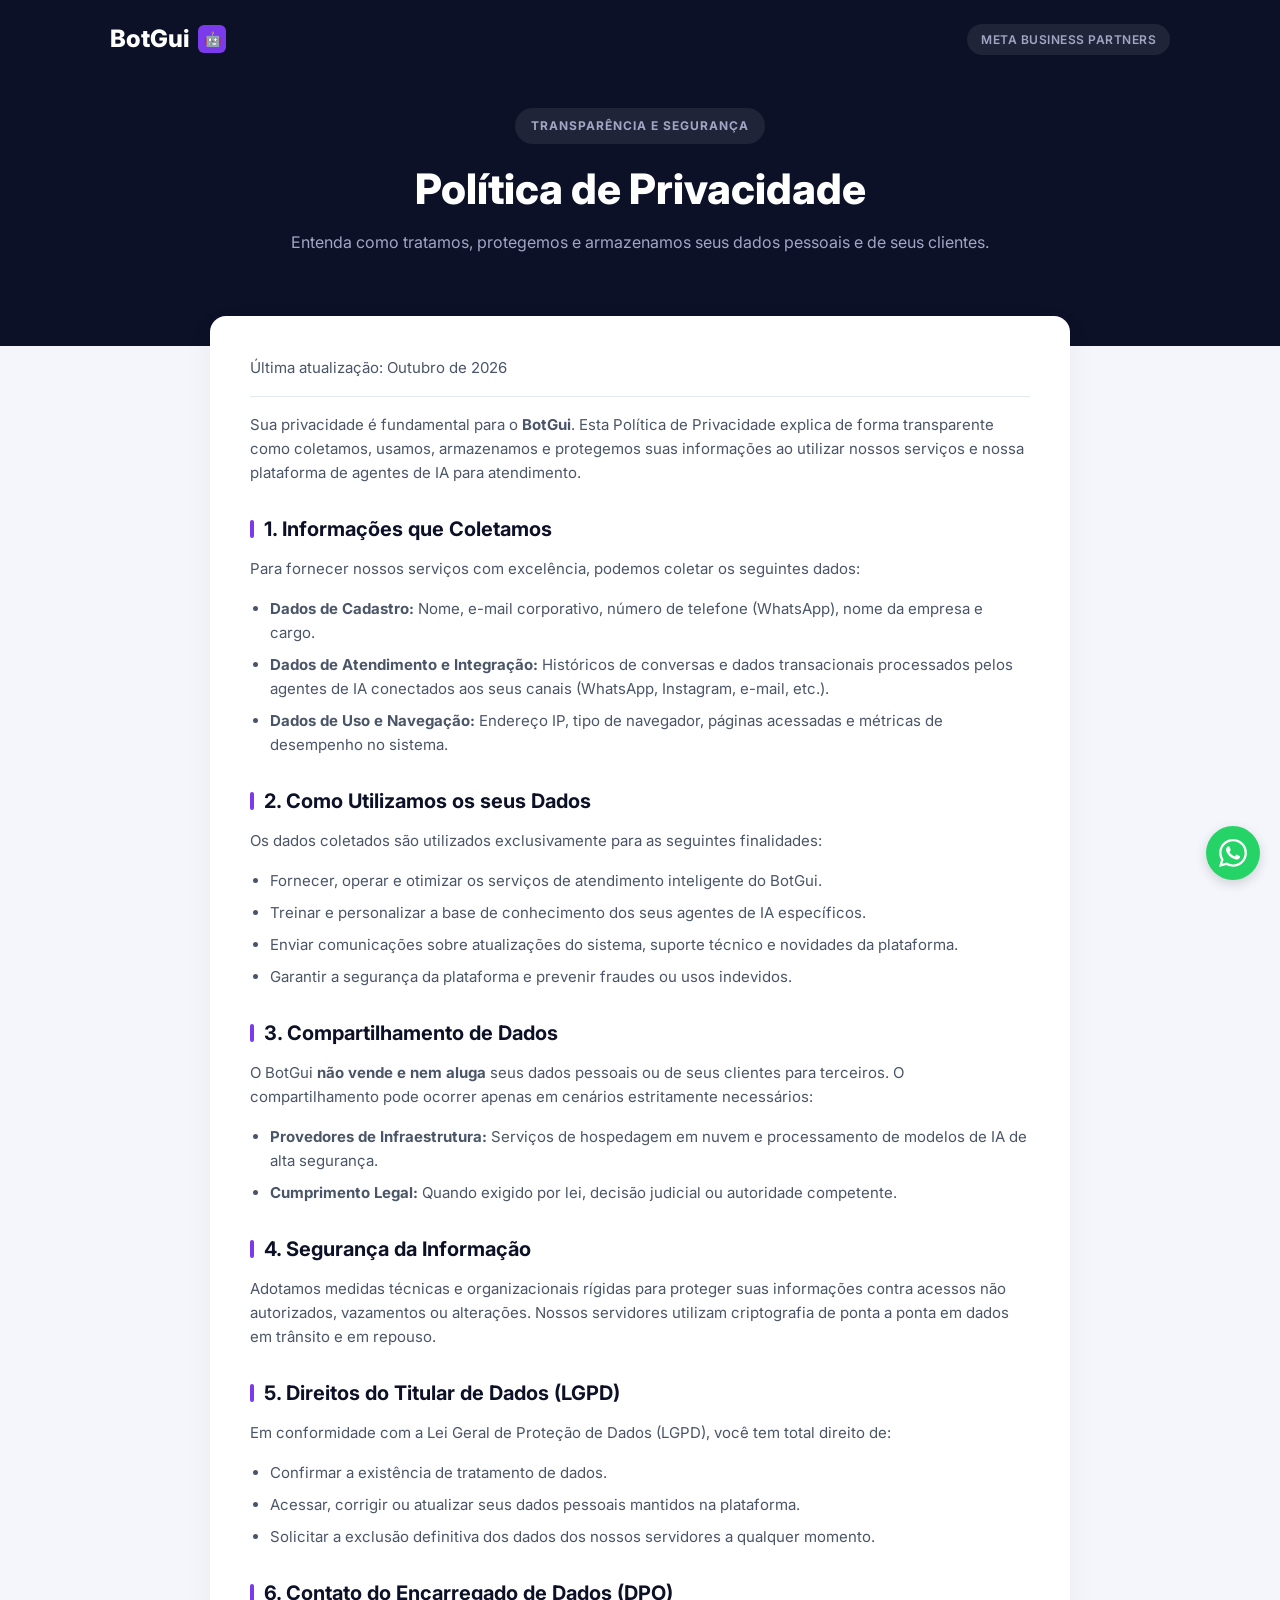
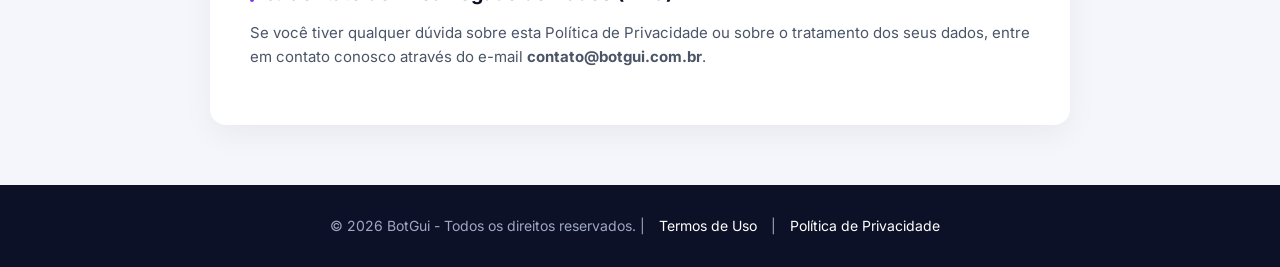
==== politica-privacidade/index.html @ b1ed14a2 "Atualizando estruturas das pastas" ====
<!DOCTYPE html>
<html lang="pt-BR">
<head>
    <meta charset="UTF-8">
    <meta name="viewport" content="width=device-width, initial-scale=1.0">
    <title>Política de Privacidade - BotGui</title>
    <link rel="preconnect" href="https://fonts.googleapis.com">
    <link rel="preconnect" href="https://fonts.gstatic.com" crossorigin>
    <link href="https://fonts.googleapis.com/css2?family=Inter:wght@400;500;600;700;800&display=swap" rel="stylesheet">
    <link rel="icon" type="image/png" href="icons/favicon.png" sizes="32x32">


    <style>
        :root {
            --bg-dark: #0d1127;
            --bg-card-dark: #161b38;
            --bg-light: #f4f6fb;
            --text-white: #ffffff;
            --text-muted-dark: #a0a7c4;
            --text-heading-light: #0d1127;
            --text-body-light: #4a5568;
            --accent-green: #10b981;
            --accent-green-hover: #059669;
            --accent-purple: #7c3aed;
            --badge-bg: rgba(255, 255, 255, 0.08);
            --border-color: #e2e8f0;
            --font-family: 'Inter', sans-serif;
        }

        * {
            box-sizing: border-box;
            margin: 0;
            padding: 0;
        }

        body {
            font-family: var(--font-family);
            background-color: var(--bg-light);
            color: var(--text-body-light);
            line-height: 1.6;
        }

        /* Header / Hero Section */
        header {
            background-color: var(--bg-dark);
            color: var(--text-white);
            padding: 20px 0 60px 0;
            position: relative;
        }

        .nav-bar {
            max-width: 1100px;
            margin: 0 auto;
            padding: 0 20px;
            display: flex;
            justify-content: space-between;
            align-items: center;
            margin-bottom: 50px;
        }

        .logo {
            font-size: 24px;
            font-weight: 800;
            color: var(--text-white);
            display: flex;
            align-items: center;
            gap: 8px;
            text-decoration: none;
        }

        .logo-icon {
            background: var(--accent-purple);
            width: 28px;
            height: 28px;
            border-radius: 6px;
            display: inline-flex;
            align-items: center;
            justify-content: center;
            font-size: 14px;
        }

        .partner-tag {
            font-size: 12px;
            font-weight: 600;
            color: var(--text-muted-dark);
            background: var(--badge-bg);
            padding: 6px 14px;
            border-radius: 20px;
            letter-spacing: 0.5px;
            text-transform: uppercase;
        }

        .hero-content {
            max-width: 800px;
            margin: 0 auto;
            text-align: center;
            padding: 0 20px;
        }

        .badge {
            display: inline-block;
            background: var(--badge-bg);
            color: var(--text-muted-dark);
            font-size: 12px;
            font-weight: 700;
            text-transform: uppercase;
            letter-spacing: 1px;
            padding: 8px 16px;
            border-radius: 20px;
            margin-bottom: 20px;
        }

        .hero-title {
            font-size: 42px;
            font-weight: 800;
            line-height: 1.2;
            margin-bottom: 16px;
        }

        .hero-subtitle {
            color: var(--text-muted-dark);
            font-size: 16px;
            margin-bottom: 30px;
        }

        /* Container Principal */
        .content-container {
            max-width: 900px;
            margin: -30px auto 60px auto;
            padding: 0 20px;
            position: relative;
            z-index: 10;
        }

        .legal-card {
            background: #ffffff;
            border-radius: 16px;
            padding: 40px;
            box-shadow: 0 10px 30px rgba(0, 0, 0, 0.05);
        }

        .legal-card h2 {
            color: var(--text-heading-light);
            font-size: 20px;
            font-weight: 700;
            margin-top: 28px;
            margin-bottom: 12px;
            display: flex;
            align-items: center;
            gap: 10px;
        }

        .legal-card h2::before {
            content: '';
            display: inline-block;
            width: 4px;
            height: 18px;
            background-color: var(--accent-purple);
            border-radius: 2px;
        }

        .legal-card p {
            margin-bottom: 16px;
            font-size: 15px;
            color: var(--text-body-light);
        }

        .legal-card ul {
            margin-bottom: 16px;
            padding-left: 20px;
        }

        .legal-card li {
            margin-bottom: 8px;
            font-size: 15px;
        }

        .last-updated {
            font-size: 13px;
            color: #718096;
            margin-bottom: 24px;
            border-bottom: 1px solid var(--border-color);
            padding-bottom: 16px;
        }

        /* Botão do WhatsApp flutuante */
        .whatsapp-float {
            position: fixed;
            bottom: 20px;
            right: 20px;
            background-color: #25d366;
            color: white;
            width: 54px;
            height: 54px;
            border-radius: 50%;
            display: flex;
            align-items: center;
            justify-content: center;
            box-shadow: 0 4px 12px rgba(0, 0, 0, 0.15);
            text-decoration: none;
            z-index: 100;
            transition: transform 0.2s;
        }

        .whatsapp-float:hover {
            transform: scale(1.08);
        }

        /* Footer */
        footer {
            background-color: var(--bg-dark);
            color: var(--text-muted-dark);
            text-align: center;
            padding: 30px 20px;
            font-size: 14px;
        }

        footer a {
            color: var(--text-white);
            text-decoration: none;
            margin: 0 10px;
        }

        footer a:hover {
            color: var(--accent-green);
        }

        @media (max-width: 768px) {
            .hero-title {
                font-size: 30px;
            }
            .legal-card {
                padding: 24px;
            }
        }
    </style>
</head>
<body>

    <header>
        <div class="nav-bar">
            <a href="/" class="logo">
                BotGui <span class="logo-icon">🤖</span>
            </a>
            <span class="partner-tag">Meta Business Partners</span>
        </div>

        <div class="hero-content">
            <span class="badge">Transparência e Segurança</span>
            <h1 class="hero-title">Política de Privacidade</h1>
            <p class="hero-subtitle">Entenda como tratamos, protegemos e armazenamos seus dados pessoais e de seus clientes.</p>
        </div>
    </header>

    <div class="content-container">
        <div class="legal-card">
            <p class="last-updated">Última atualização: Outubro de 2026</p>

            <p>Sua privacidade é fundamental para o <strong>BotGui</strong>. Esta Política de Privacidade explica de forma transparente como coletamos, usamos, armazenamos e protegemos suas informações ao utilizar nossos serviços e nossa plataforma de agentes de IA para atendimento.</p>

            <h2>1. Informações que Coletamos</h2>
            <p>Para fornecer nossos serviços com excelência, podemos coletar os seguintes dados:</p>
            <ul>
                <li><strong>Dados de Cadastro:</strong> Nome, e-mail corporativo, número de telefone (WhatsApp), nome da empresa e cargo.</li>
                <li><strong>Dados de Atendimento e Integração:</strong> Históricos de conversas e dados transacionais processados pelos agentes de IA conectados aos seus canais (WhatsApp, Instagram, e-mail, etc.).</li>
                <li><strong>Dados de Uso e Navegação:</strong> Endereço IP, tipo de navegador, páginas acessadas e métricas de desempenho no sistema.</li>
            </ul>

            <h2>2. Como Utilizamos os seus Dados</h2>
            <p>Os dados coletados são utilizados exclusivamente para as seguintes finalidades:</p>
            <ul>
                <li>Fornecer, operar e otimizar os serviços de atendimento inteligente do BotGui.</li>
                <li>Treinar e personalizar a base de conhecimento dos seus agentes de IA específicos.</li>
                <li>Enviar comunicações sobre atualizações do sistema, suporte técnico e novidades da plataforma.</li>
                <li>Garantir a segurança da plataforma e prevenir fraudes ou usos indevidos.</li>
            </ul>

            <h2>3. Compartilhamento de Dados</h2>
            <p>O BotGui <strong>não vende e nem aluga</strong> seus dados pessoais ou de seus clientes para terceiros. O compartilhamento pode ocorrer apenas em cenários estritamente necessários:</p>
            <ul>
                <li><strong>Provedores de Infraestrutura:</strong> Serviços de hospedagem em nuvem e processamento de modelos de IA de alta segurança.</li>
                <li><strong>Cumprimento Legal:</strong> Quando exigido por lei, decisão judicial ou autoridade competente.</li>
            </ul>

            <h2>4. Segurança da Informação</h2>
            <p>Adotamos medidas técnicas e organizacionais rígidas para proteger suas informações contra acessos não autorizados, vazamentos ou alterações. Nossos servidores utilizam criptografia de ponta a ponta em dados em trânsito e em repouso.</p>

            <h2>5. Direitos do Titular de Dados (LGPD)</h2>
            <p>Em conformidade com a Lei Geral de Proteção de Dados (LGPD), você tem total direito de:</p>
            <ul>
                <li>Confirmar a existência de tratamento de dados.</li>
                <li>Acessar, corrigir ou atualizar seus dados pessoais mantidos na plataforma.</li>
                <li>Solicitar a exclusão definitiva dos dados dos nossos servidores a qualquer momento.</li>
            </ul>

            <h2>6. Contato do Encarregado de Dados (DPO)</h2>
            <p>Se você tiver qualquer dúvida sobre esta Política de Privacidade ou sobre o tratamento dos seus dados, entre em contato conosco através do e-mail <strong>contato@botgui.com.br</strong>.</p>
        </div>
    </div>

    <!-- Botão do WhatsApp -->
    <a href="https://wa.me/" class="whatsapp-float" target="_blank" title="Fale conosco no WhatsApp">
        <svg width="28" height="28" fill="currentColor" viewBox="0 0 24 24">
            <path d="M.057 24l1.687-6.163c-1.041-1.804-1.588-3.849-1.587-5.946.003-6.556 5.338-11.891 11.893-11.891 3.181.001 6.167 1.24 8.413 3.488 2.245 2.248 3.481 5.236 3.48 8.414-.003 6.557-5.338 11.892-11.893 11.892-1.99 0-3.951-.5-5.688-1.448l-6.305 1.654zm6.597-3.807c1.676.995 3.276 1.591 5.392 1.592 5.448 0 9.886-4.434 9.889-9.885.002-5.462-4.415-9.89-9.881-9.892-5.452 0-9.887 4.434-9.889 9.884-.001 2.225.651 3.891 1.746 5.634l-.999 3.648 3.742-.981zm11.387-5.464c-.074-.124-.272-.198-.57-.347-.297-.149-1.758-.868-2.031-.967-.272-.099-.47-.149-.669.149-.198.297-.768.967-.941 1.165-.173.198-.347.223-.644.074-.297-.149-1.255-.462-2.39-1.475-.883-.788-1.48-1.761-1.653-2.059-.173-.297-.018-.458.13-.606.134-.133.297-.347.446-.521.151-.172.2-.296.3-.495.099-.198.05-.372-.025-.521-.075-.148-.669-1.611-.916-2.206-.242-.579-.487-.501-.669-.51l-.57-.01c-.198 0-.52.074-.792.372s-1.04 1.016-1.04 2.479 1.065 2.876 1.213 3.074c.149.198 2.095 3.2 5.076 4.487.709.306 1.263.489 1.694.626.712.226 1.36.194 1.872.118.571-.085 1.758-.719 2.006-1.413.248-.695.248-1.29.173-1.414z"/>
        </svg>
    </a>

    <footer>
        <p>&copy; 2026 BotGui - Todos os direitos reservados. | <a href="termos.html">Termos de Uso</a> | <a href="politica.html">Política de Privacidade</a></p>
    </footer>

</body>
</html>
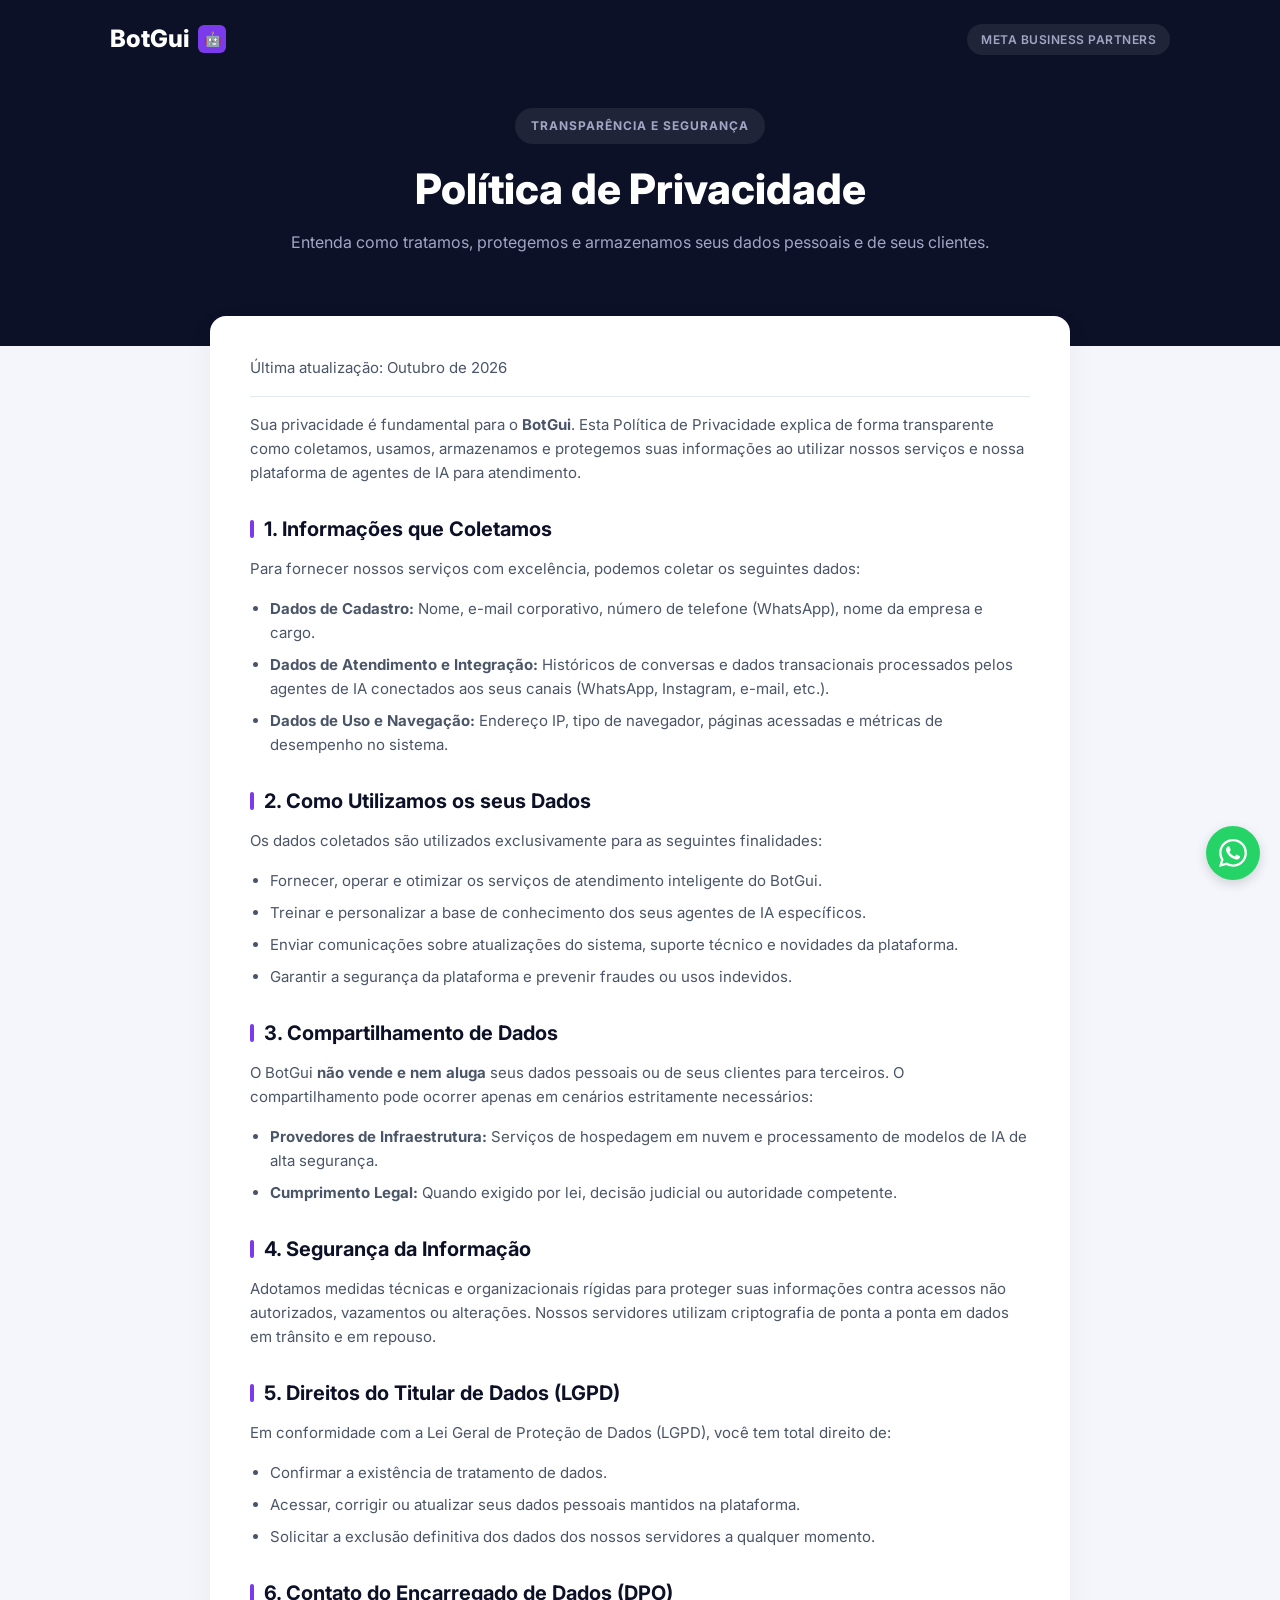
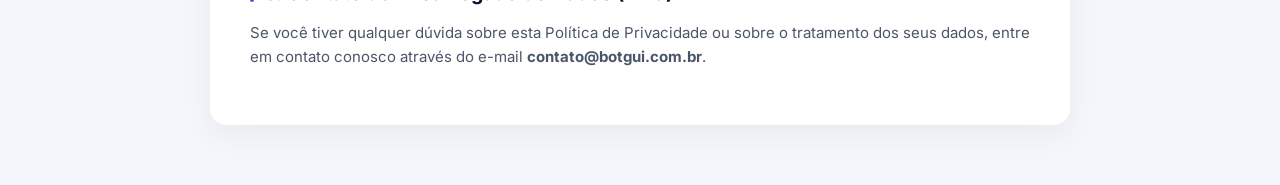
==== commit b92c87e1: "Atualizações do footer da página politicas de privacidade" ====
--- a/politica-privacidade/index.html
+++ b/politica-privacidade/index.html
@@ -304,10 +304,5 @@
             <path d="M.057 24l1.687-6.163c-1.041-1.804-1.588-3.849-1.587-5.946.003-6.556 5.338-11.891 11.893-11.891 3.181.001 6.167 1.24 8.413 3.488 2.245 2.248 3.481 5.236 3.48 8.414-.003 6.557-5.338 11.892-11.893 11.892-1.99 0-3.951-.5-5.688-1.448l-6.305 1.654zm6.597-3.807c1.676.995 3.276 1.591 5.392 1.592 5.448 0 9.886-4.434 9.889-9.885.002-5.462-4.415-9.89-9.881-9.892-5.452 0-9.887 4.434-9.889 9.884-.001 2.225.651 3.891 1.746 5.634l-.999 3.648 3.742-.981zm11.387-5.464c-.074-.124-.272-.198-.57-.347-.297-.149-1.758-.868-2.031-.967-.272-.099-.47-.149-.669.149-.198.297-.768.967-.941 1.165-.173.198-.347.223-.644.074-.297-.149-1.255-.462-2.39-1.475-.883-.788-1.48-1.761-1.653-2.059-.173-.297-.018-.458.13-.606.134-.133.297-.347.446-.521.151-.172.2-.296.3-.495.099-.198.05-.372-.025-.521-.075-.148-.669-1.611-.916-2.206-.242-.579-.487-.501-.669-.51l-.57-.01c-.198 0-.52.074-.792.372s-1.04 1.016-1.04 2.479 1.065 2.876 1.213 3.074c.149.198 2.095 3.2 5.076 4.487.709.306 1.263.489 1.694.626.712.226 1.36.194 1.872.118.571-.085 1.758-.719 2.006-1.413.248-.695.248-1.29.173-1.414z"/>
         </svg>
     </a>
-
-    <footer>
-        <p>&copy; 2026 BotGui - Todos os direitos reservados. | <a href="termos.html">Termos de Uso</a> | <a href="politica.html">Política de Privacidade</a></p>
-    </footer>
-
 </body>
 </html>
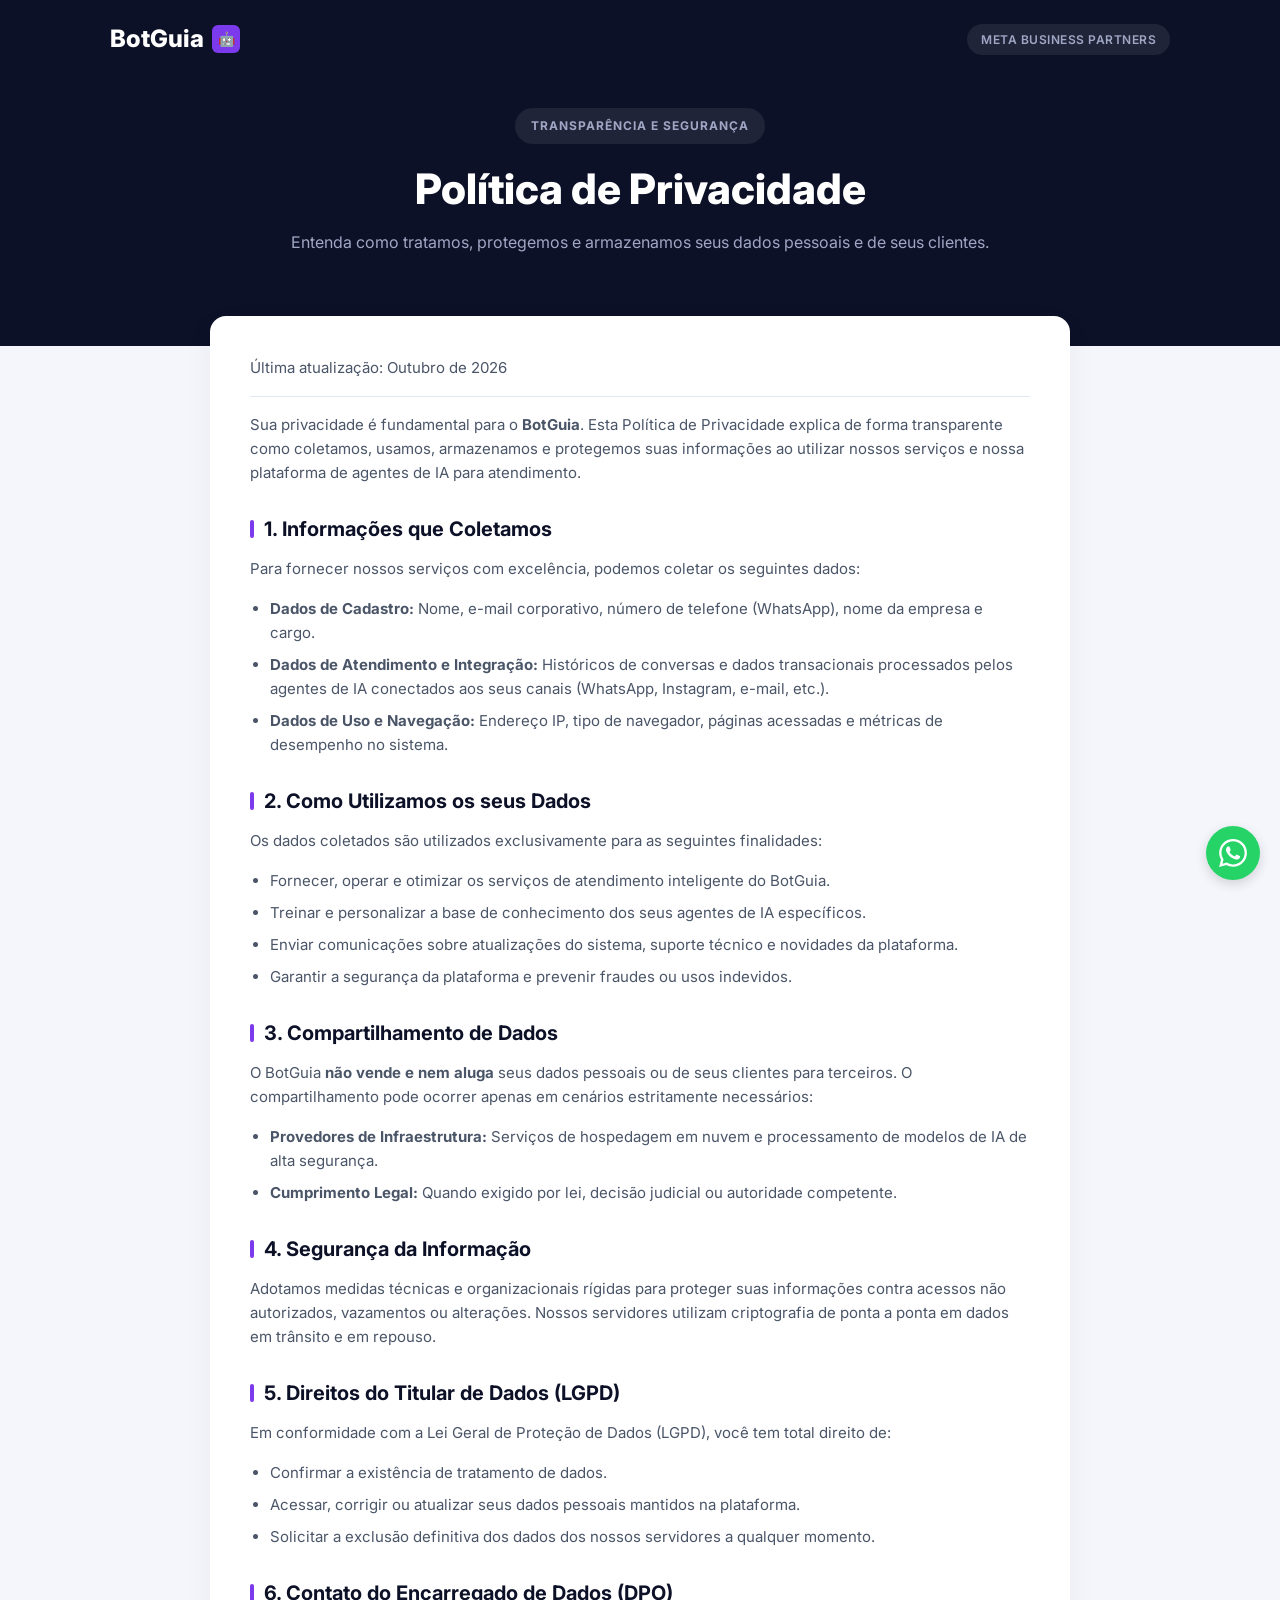
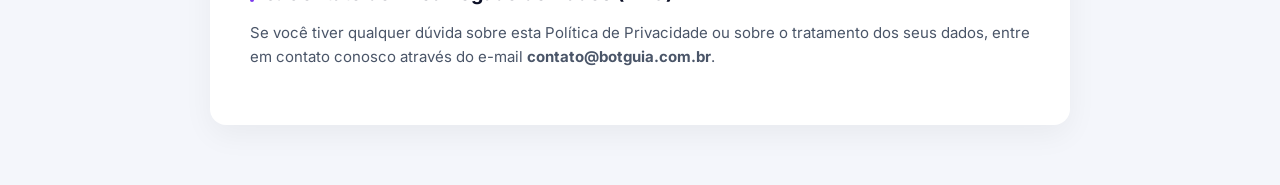
==== commit 074f0b8e: "Modificando o site de botgui para botguia" ====
--- a/politica-privacidade/index.html
+++ b/politica-privacidade/index.html
@@ -3,7 +3,7 @@
 <head>
     <meta charset="UTF-8">
     <meta name="viewport" content="width=device-width, initial-scale=1.0">
-    <title>Política de Privacidade - BotGui</title>
+    <title>Política de Privacidade - BotGuia</title>
     <link rel="preconnect" href="https://fonts.googleapis.com">
     <link rel="preconnect" href="https://fonts.gstatic.com" crossorigin>
     <link href="https://fonts.googleapis.com/css2?family=Inter:wght@400;500;600;700;800&display=swap" rel="stylesheet">
@@ -240,7 +240,7 @@
     <header>
         <div class="nav-bar">
             <a href="/" class="logo">
-                BotGui <span class="logo-icon">🤖</span>
+                BotGuia <span class="logo-icon">🤖</span>
             </a>
             <span class="partner-tag">Meta Business Partners</span>
         </div>
@@ -256,7 +256,7 @@
         <div class="legal-card">
             <p class="last-updated">Última atualização: Outubro de 2026</p>
 
-            <p>Sua privacidade é fundamental para o <strong>BotGui</strong>. Esta Política de Privacidade explica de forma transparente como coletamos, usamos, armazenamos e protegemos suas informações ao utilizar nossos serviços e nossa plataforma de agentes de IA para atendimento.</p>
+            <p>Sua privacidade é fundamental para o <strong>BotGuia</strong>. Esta Política de Privacidade explica de forma transparente como coletamos, usamos, armazenamos e protegemos suas informações ao utilizar nossos serviços e nossa plataforma de agentes de IA para atendimento.</p>
 
             <h2>1. Informações que Coletamos</h2>
             <p>Para fornecer nossos serviços com excelência, podemos coletar os seguintes dados:</p>
@@ -269,14 +269,14 @@
             <h2>2. Como Utilizamos os seus Dados</h2>
             <p>Os dados coletados são utilizados exclusivamente para as seguintes finalidades:</p>
             <ul>
-                <li>Fornecer, operar e otimizar os serviços de atendimento inteligente do BotGui.</li>
+                <li>Fornecer, operar e otimizar os serviços de atendimento inteligente do BotGuia.</li>
                 <li>Treinar e personalizar a base de conhecimento dos seus agentes de IA específicos.</li>
                 <li>Enviar comunicações sobre atualizações do sistema, suporte técnico e novidades da plataforma.</li>
                 <li>Garantir a segurança da plataforma e prevenir fraudes ou usos indevidos.</li>
             </ul>
 
             <h2>3. Compartilhamento de Dados</h2>
-            <p>O BotGui <strong>não vende e nem aluga</strong> seus dados pessoais ou de seus clientes para terceiros. O compartilhamento pode ocorrer apenas em cenários estritamente necessários:</p>
+            <p>O BotGuia <strong>não vende e nem aluga</strong> seus dados pessoais ou de seus clientes para terceiros. O compartilhamento pode ocorrer apenas em cenários estritamente necessários:</p>
             <ul>
                 <li><strong>Provedores de Infraestrutura:</strong> Serviços de hospedagem em nuvem e processamento de modelos de IA de alta segurança.</li>
                 <li><strong>Cumprimento Legal:</strong> Quando exigido por lei, decisão judicial ou autoridade competente.</li>
@@ -294,7 +294,7 @@
             </ul>
 
             <h2>6. Contato do Encarregado de Dados (DPO)</h2>
-            <p>Se você tiver qualquer dúvida sobre esta Política de Privacidade ou sobre o tratamento dos seus dados, entre em contato conosco através do e-mail <strong>contato@botgui.com.br</strong>.</p>
+            <p>Se você tiver qualquer dúvida sobre esta Política de Privacidade ou sobre o tratamento dos seus dados, entre em contato conosco através do e-mail <strong>contato@botguia.com.br</strong>.</p>
         </div>
     </div>
 
